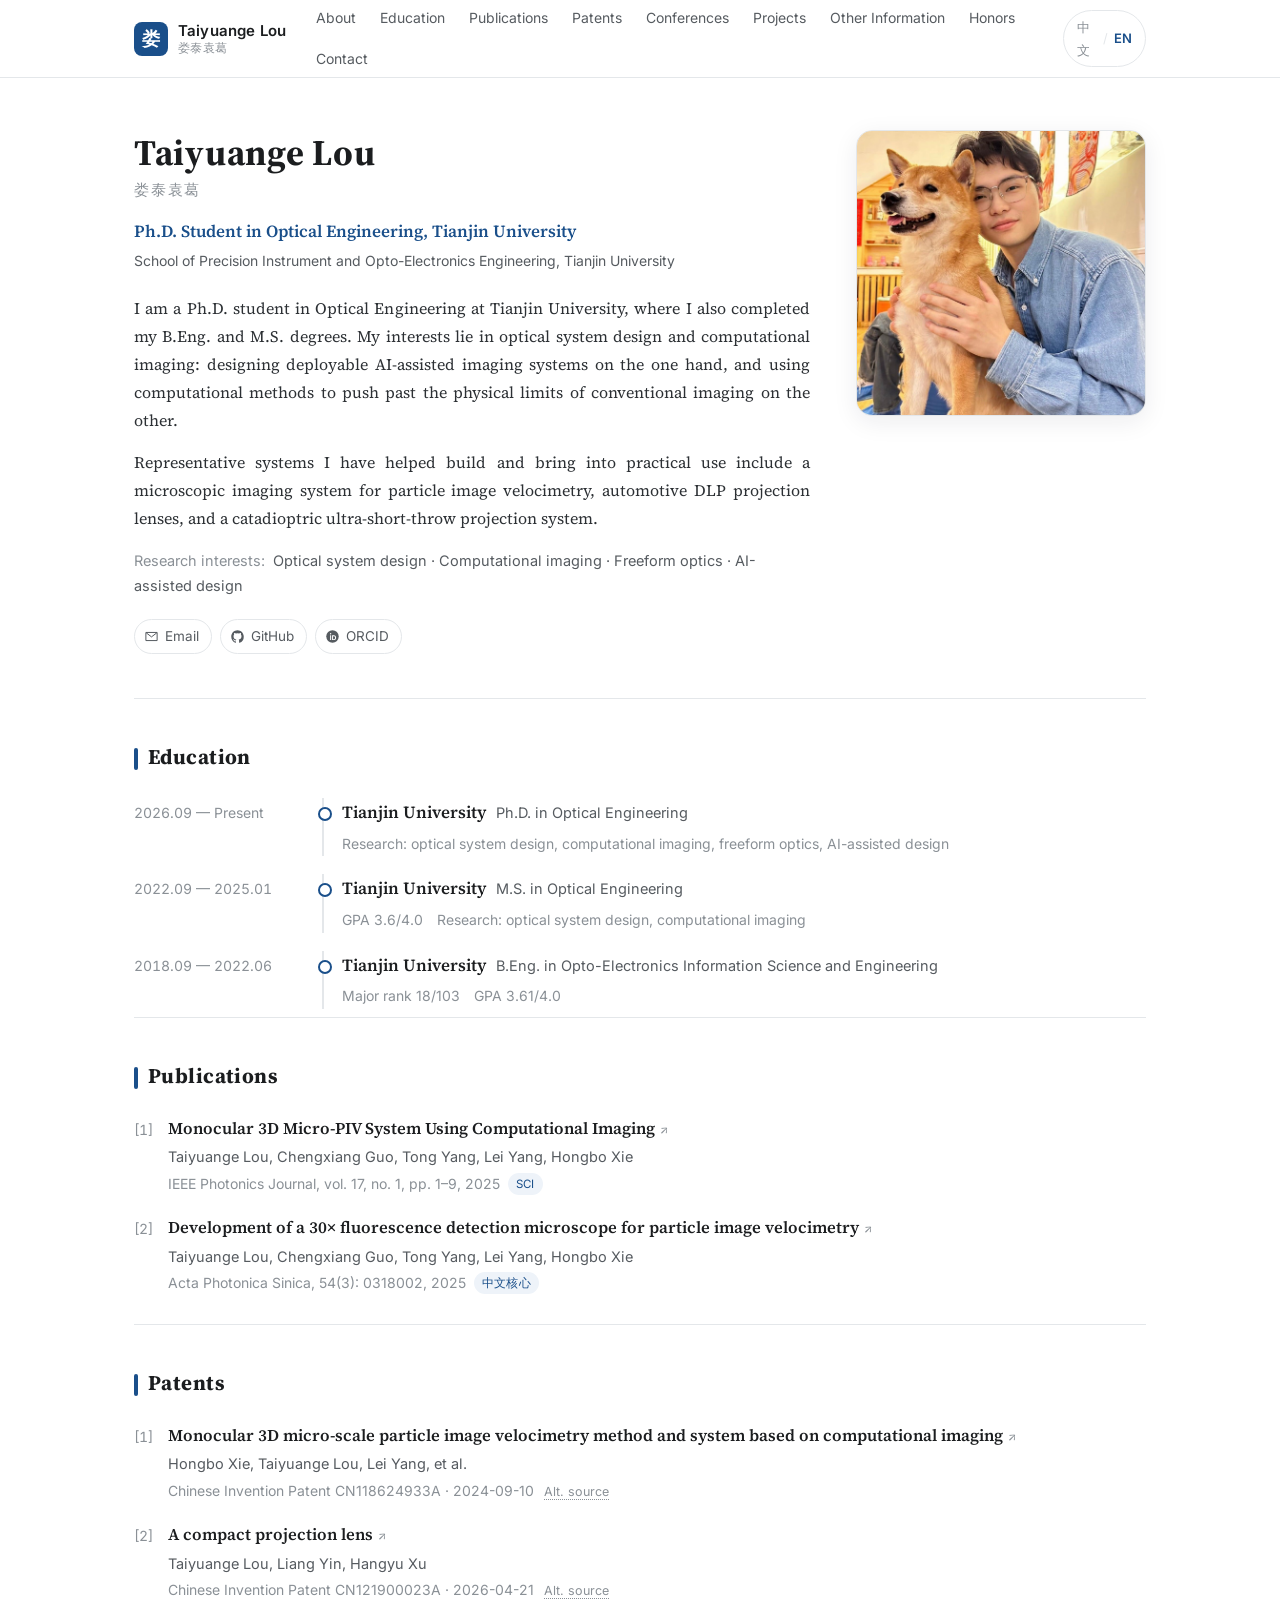
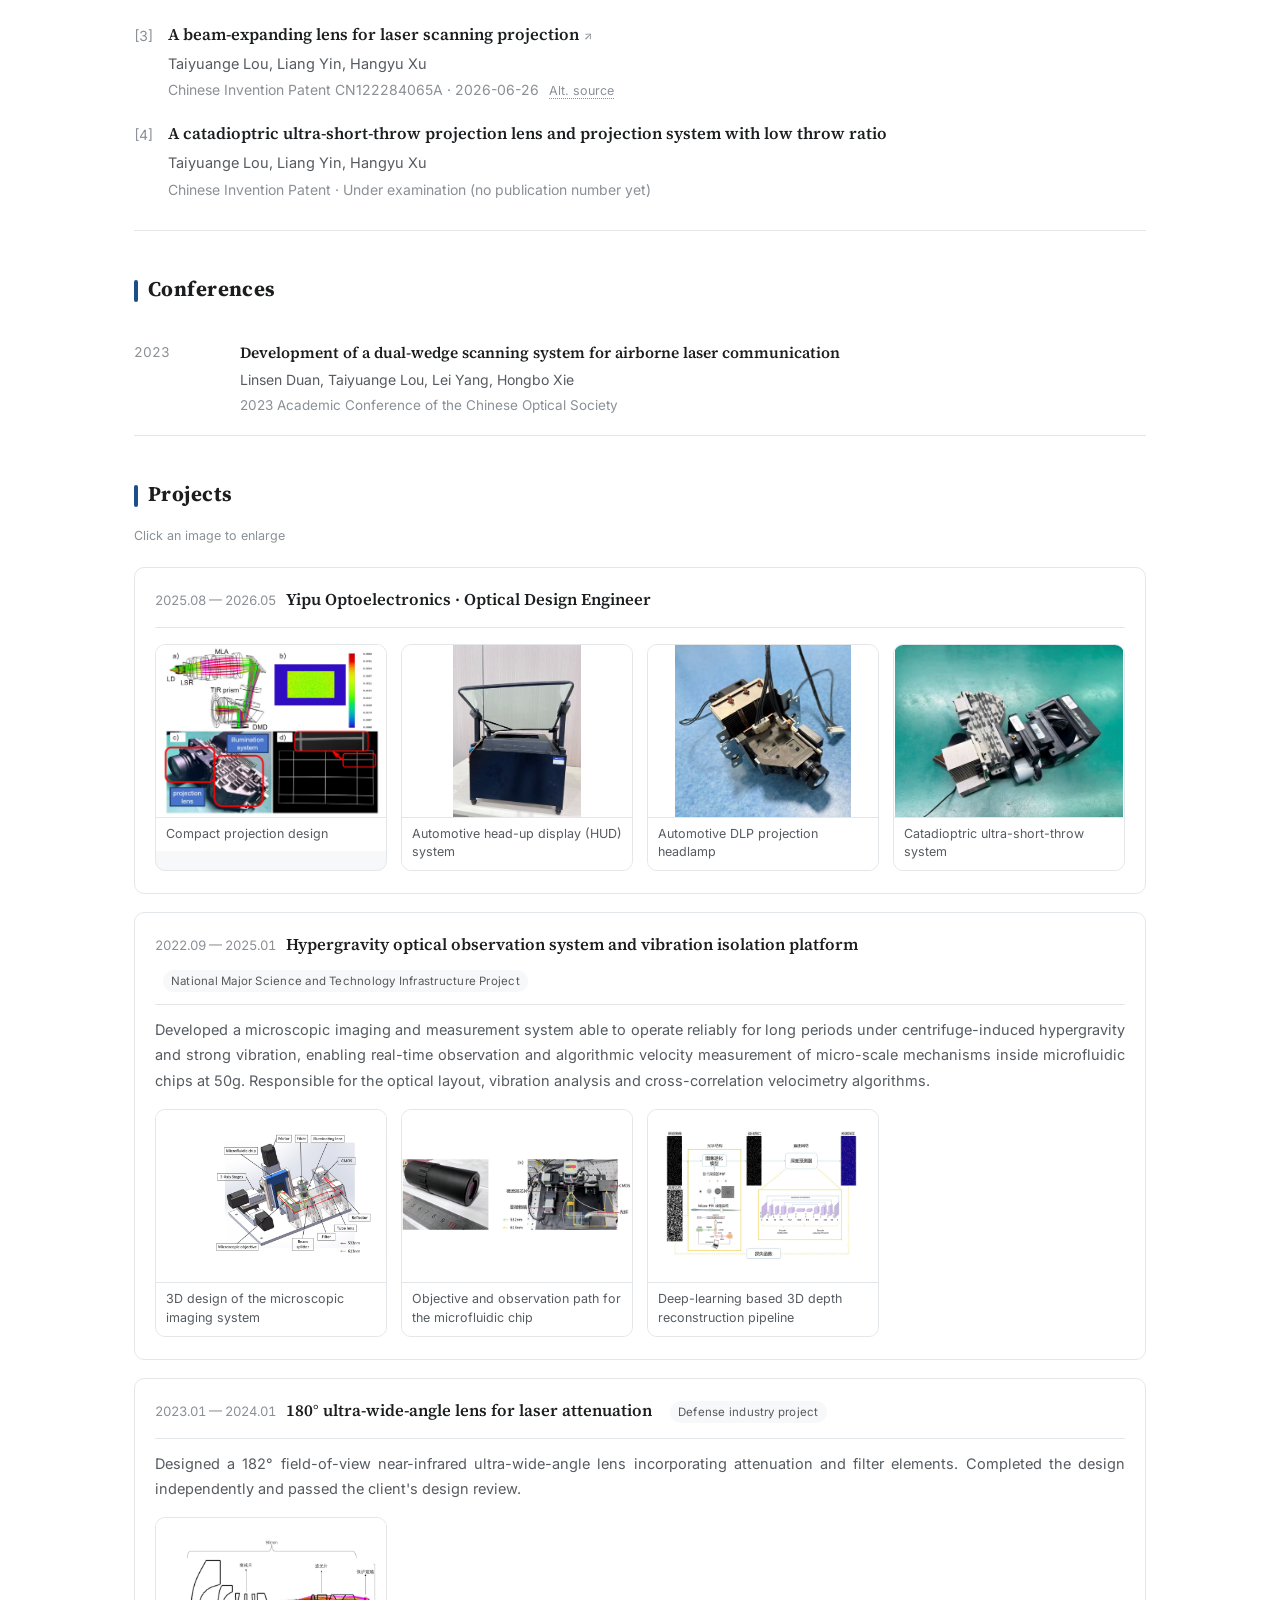
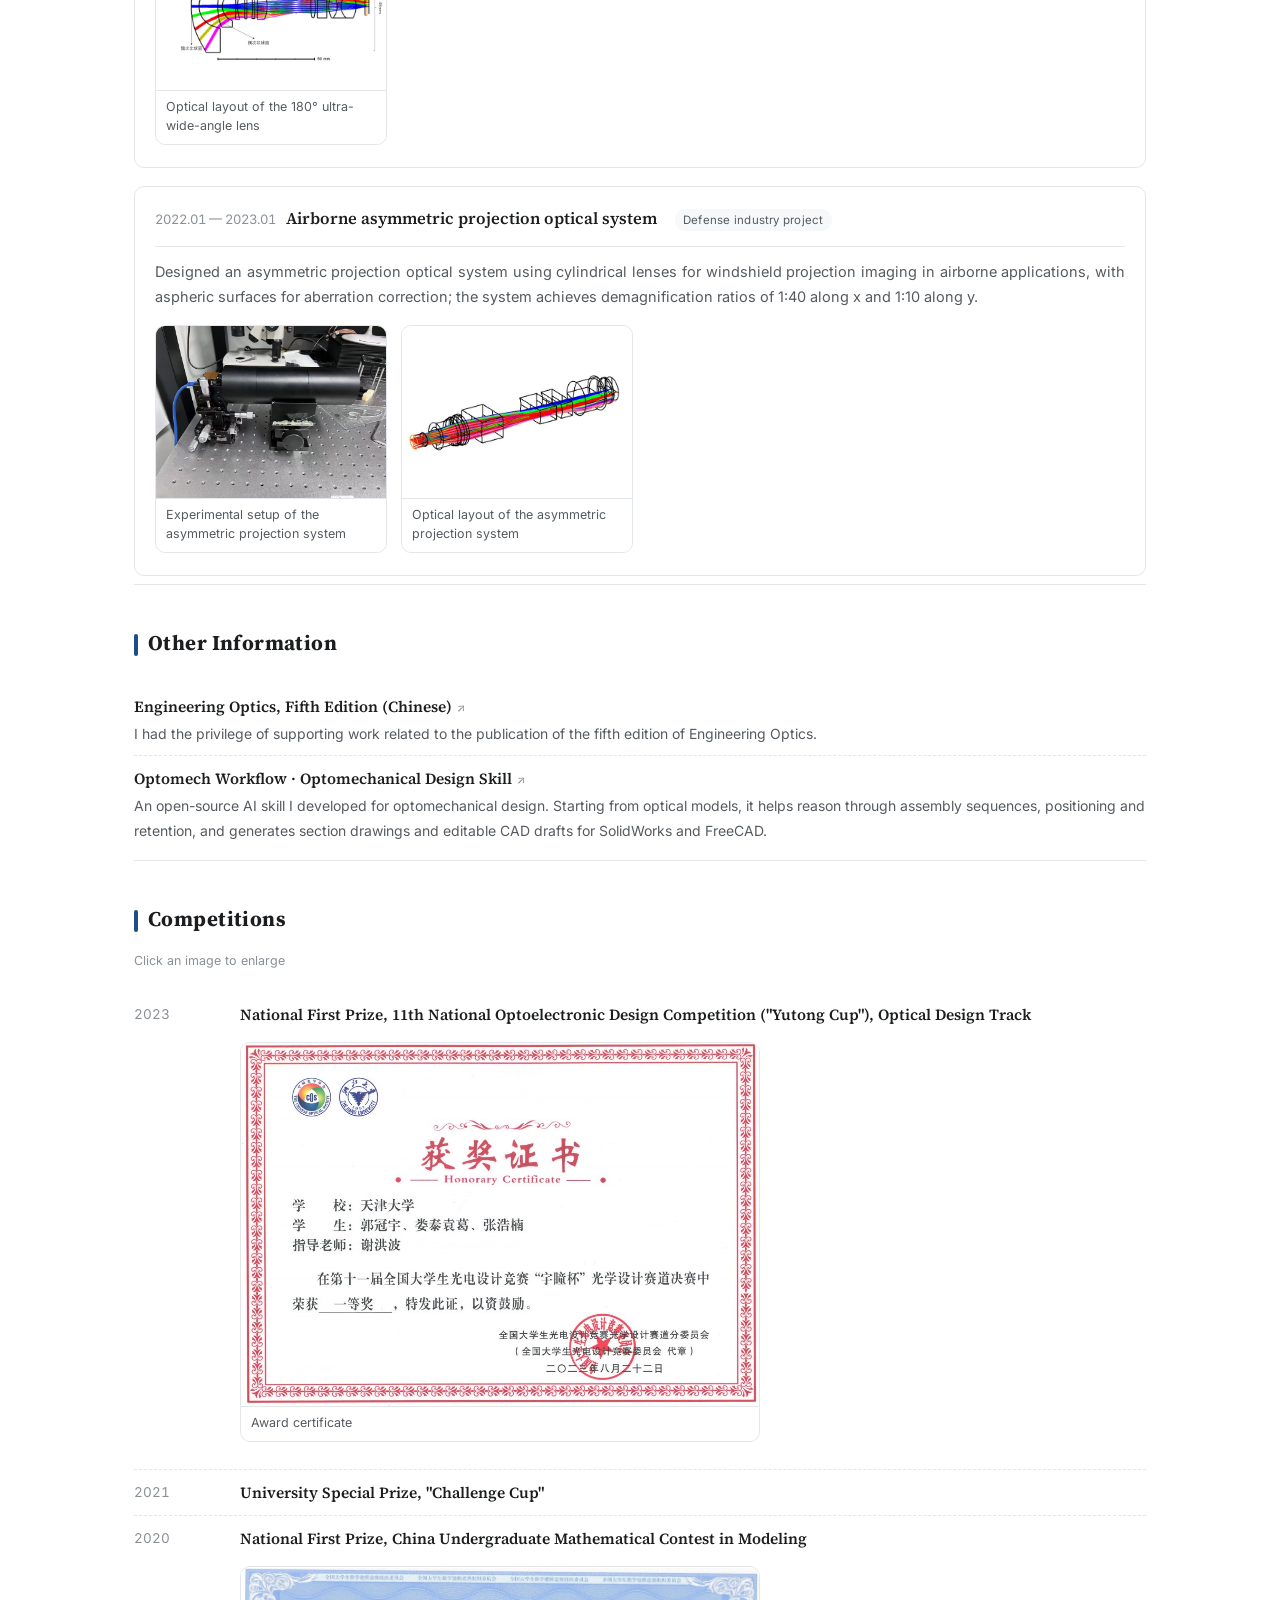
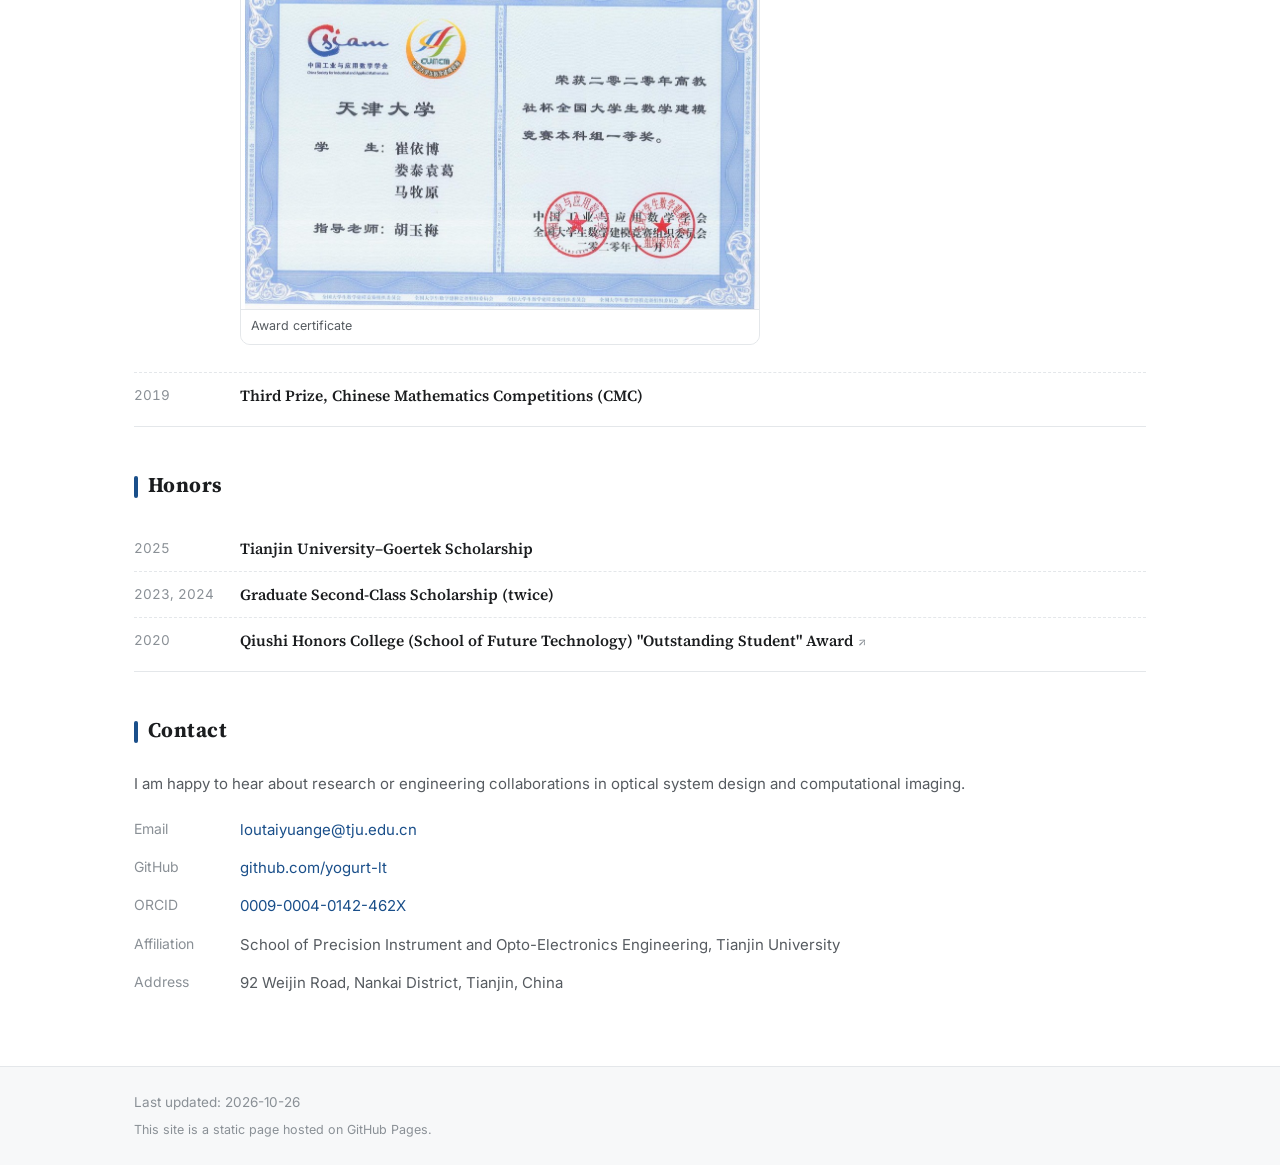
==== en.html @ 2164945a "Publish crawlable bilingual homepage and update personal information" ====
<!DOCTYPE html>
<html lang="en" data-lang="en">
<head>
<meta charset="utf-8">
<meta name="viewport" content="width=device-width, initial-scale=1">
<title>Taiyuange Lou | Tianjin University | Optical Engineering</title>
<meta name="description" content="Ph.D. Student in Optical Engineering, Tianjin University. Optical system design · Computational imaging · Freeform optics · AI-assisted design">

<!-- 站点图标（可选）：把 favicon.ico 放到根目录即可 -->
<link rel="icon" href="assets/photo.jpg">

<!-- 字体：英文用 Source Serif / 中文用思源宋体；若网络不通会自动回退到系统字体 -->
<link rel="preconnect" href="https://fonts.googleapis.com">
<link rel="preconnect" href="https://fonts.gstatic.com" crossorigin>
<link href="https://fonts.googleapis.com/css2?family=Source+Serif+4:opsz,wght@8..60,400;8..60,600;8..60,700&family=Inter:wght@400;500;600&family=Noto+Serif+SC:wght@400;600;700&display=swap" rel="stylesheet">

<link rel="stylesheet" href="styles.css">
<link rel="canonical" href="https://yogurt-lt.github.io/en.html">
<link rel="alternate" hreflang="zh-CN" href="https://yogurt-lt.github.io/">
<link rel="alternate" hreflang="en" href="https://yogurt-lt.github.io/en.html">
<link rel="alternate" hreflang="x-default" href="https://yogurt-lt.github.io/">
</head>
<body>

<!-- ============ 顶部标题栏 ============ -->
<header class="site-header">
  <div class="wrap header-inner">
    <a class="brand" href="#top">
      <span class="brand-mark">娄</span>
      <span class="brand-text">
        <span class="brand-name" data-i18n="name.full">Taiyuange Lou</span>
        <span class="brand-sub" data-i18n="name.latin">娄泰袁葛</span>
      </span>
    </a>

    <nav class="site-nav" id="siteNav" aria-label="Main navigation">
      <a href="#about"        data-i18n="nav.about">About</a>
      <a href="#education"    data-i18n="nav.education">Education</a>
      <a href="#publications" data-i18n="nav.publications">Publications</a>
      <a href="#patents"      data-i18n="nav.patents">Patents</a>
      <a href="#conferences"  data-i18n="nav.conferences">Conferences</a>
      <a href="#projects"     data-i18n="nav.projects">Projects</a>
      <a href="#contributions" data-i18n="nav.contributions">Other Information</a>
      <a href="#honors"       data-i18n="nav.honors">Honors</a>
      <a href="#contact"      data-i18n="nav.contact">Contact</a>
    </nav>

    <div class="header-tools">
      <a class="lang-toggle" id="langToggle" href="index.html" aria-label="Switch language">
        <span class="lang-opt" data-lang="zh">中文</span>
        <span class="lang-sep">/</span>
        <span class="lang-opt is-active" data-lang="en">EN</span>
      </a>
      <button class="nav-toggle" id="navToggle" type="button" aria-label="Menu" aria-expanded="false">
        <span></span><span></span><span></span>
      </button>
    </div>
  </div>
</header>

<main class="wrap" id="top">

  <!-- ============ 个人简介 ============ -->
  <section class="hero" id="about">
    <div class="hero-text">
      <h1 class="hero-name" data-i18n="name.full">Taiyuange Lou</h1>
      <p class="hero-name-en" data-i18n="name.latin">娄泰袁葛</p>
      <p class="hero-role" data-i18n="hero.role">Ph.D. Student in Optical Engineering, Tianjin University</p>
      <p class="hero-affil" data-i18n="hero.affiliation">School of Precision Instrument and Opto-Electronics Engineering, Tianjin University</p>

      <p class="hero-bio" data-i18n="hero.bio1">I am a Ph.D. student in Optical Engineering at Tianjin University, where I also completed my B.Eng. and M.S. degrees. My interests lie in optical system design and computational imaging: designing deployable AI-assisted imaging systems on the one hand, and using computational methods to push past the physical limits of conventional imaging on the other.</p>
      <p class="hero-bio" data-i18n="hero.bio2">Representative systems I have helped build and bring into practical use include a microscopic imaging system for particle image velocimetry, automotive DLP projection lenses, and a catadioptric ultra-short-throw projection system.</p>

      <p class="hero-interests">
        <span class="label" data-i18n="hero.interestsLabel">Research interests:</span>
        <span data-i18n="hero.interests">Optical system design · Computational imaging · Freeform optics · AI-assisted design</span>
      </p>

      <!-- 快捷链接：在 assets/content.js 里改 links 即可 -->
      <ul class="hero-links" id="heroLinks"><li><a class="chip" href="mailto:loutaiyuange@tju.edu.cn"><span class="chip-icon"><svg viewBox="0 0 24 24" aria-hidden="true"><path d="M3 5.5h18v13H3z" fill="none" stroke="currentColor" stroke-width="1.6"/><path d="M3.6 6.2 12 12.6l8.4-6.4" fill="none" stroke="currentColor" stroke-width="1.6"/></svg></span><span class="chip-text">Email</span></a></li><li><a class="chip" href="https://github.com/yogurt-lt/" target="_blank" rel="noopener"><span class="chip-icon"><svg viewBox="0 0 24 24" aria-hidden="true"><path fill="currentColor" d="M12 2C6.48 2 2 6.58 2 12.23c0 4.52 2.87 8.35 6.84 9.7.5.1.68-.22.68-.49v-1.7c-2.78.62-3.37-1.37-3.37-1.37-.45-1.18-1.11-1.5-1.11-1.5-.91-.63.07-.62.07-.62 1 .07 1.53 1.06 1.53 1.06.9 1.57 2.36 1.12 2.94.86.09-.67.35-1.12.63-1.38-2.22-.26-4.56-1.14-4.56-5.06 0-1.12.39-2.03 1.03-2.75-.1-.26-.45-1.3.1-2.71 0 0 .84-.28 2.75 1.05a9.4 9.4 0 0 1 5 0c1.91-1.33 2.75-1.05 2.75-1.05.55 1.41.2 2.45.1 2.71.64.72 1.03 1.63 1.03 2.75 0 3.93-2.34 4.8-4.57 5.05.36.32.68.94.68 1.9v2.82c0 .27.18.6.69.49A10.06 10.06 0 0 0 22 12.23C22 6.58 17.52 2 12 2Z"/></svg></span><span class="chip-text">GitHub</span></a></li><li><a class="chip" href="https://orcid.org/0009-0004-0142-462X" target="_blank" rel="noopener"><span class="chip-icon"><svg viewBox="0 0 24 24" aria-hidden="true"><circle cx="12" cy="12" r="10" fill="currentColor"/><path fill="#fff" d="M9 8.6a1.1 1.1 0 1 1 0-2.2 1.1 1.1 0 0 1 0 2.2Zm-.8 1.4h1.6v7.6H8.2V10Zm3.1 0h3c2.1 0 3.5 1.5 3.5 3.8s-1.4 3.8-3.5 3.8h-3V10Zm1.6 1.4v4.8h1.3c1.2 0 1.9-.9 1.9-2.4s-.7-2.4-1.9-2.4h-1.3Z"/></svg></span><span class="chip-text">ORCID</span></a></li></ul>
    </div>

    <figure class="hero-photo">
      <img src="assets/photo.jpg" alt="娄泰袁葛 Taiyuange Lou">
    </figure>
  </section>

  <!-- ============ 教育经历 ============ -->
  <section class="section" id="education">
    <h2 class="section-title" data-i18n="nav.education">Education</h2>
    <div class="timeline" id="educationList"><div class="tl-item"><div class="tl-when">2026.09 — Present</div><div class="tl-body"><div class="tl-head"><span class="tl-school">Tianjin University</span><span class="tl-degree">Ph.D. in Optical Engineering</span></div><p class="tl-details">Research: optical system design, computational imaging, freeform optics, AI-assisted design</p></div></div><div class="tl-item"><div class="tl-when">2022.09 — 2025.01</div><div class="tl-body"><div class="tl-head"><span class="tl-school">Tianjin University</span><span class="tl-degree">M.S. in Optical Engineering</span></div><p class="tl-details">GPA 3.6/4.0　Research: optical system design, computational imaging</p></div></div><div class="tl-item"><div class="tl-when">2018.09 — 2022.06</div><div class="tl-body"><div class="tl-head"><span class="tl-school">Tianjin University</span><span class="tl-degree">B.Eng. in Opto-Electronics Information Science and Engineering</span></div><p class="tl-details">Major rank 18/103　GPA 3.61/4.0</p></div></div></div>
  </section>

  <!-- ============ 发表论文 ============ -->
  <section class="section" id="publications">
    <h2 class="section-title" data-i18n="nav.publications">Publications</h2>
    <ol class="pub-list" id="publicationList"><li class="pub-item"><p class="pub-title"><a href="https://doi.org/10.1109/JPHOT.2024.3520163" target="_blank" rel="noopener">Monocular 3D Micro-PIV System Using Computational Imaging</a><span class="pub-ext">↗</span></p><p class="pub-authors">Taiyuange Lou, Chengxiang Guo, Tong Yang, Lei Yang, Hongbo Xie</p><p class="pub-venue"><span class="pub-venue-text">IEEE Photonics Journal, vol. 17, no. 1, pp. 1–9, 2025</span><span class="tag">SCI</span></p></li><li class="pub-item"><p class="pub-title"><a href="https://doi.org/10.3788/gzxb20255403.0318002" target="_blank" rel="noopener">Development of a 30× fluorescence detection microscope for particle image velocimetry</a><span class="pub-ext">↗</span></p><p class="pub-authors">Taiyuange Lou, Chengxiang Guo, Tong Yang, Lei Yang, Hongbo Xie</p><p class="pub-venue"><span class="pub-venue-text">Acta Photonica Sinica, 54(3): 0318002, 2025</span><span class="tag">中文核心</span></p></li></ol>
  </section>

  <!-- ============ 专利 ============ -->
  <section class="section" id="patents">
    <h2 class="section-title" data-i18n="nav.patents">Patents</h2>
    <ol class="pub-list" id="patentList"><li class="pub-item"><p class="pub-title"><a href="https://patents.google.com/patent/CN118624933A/zh" target="_blank" rel="noopener">Monocular 3D micro-scale particle image velocimetry method and system based on computational imaging</a><span class="pub-ext">↗</span></p><p class="pub-authors">Hongbo Xie, Taiyuange Lou, Lei Yang, et al.</p><p class="pub-venue"><span class="pub-venue-text">Chinese Invention Patent CN118624933A · 2024-09-10</span><a class="pub-alt" href="https://eureka.patsnap.com/patent/CN118624933A" target="_blank" rel="noopener">Alt. source</a></p></li><li class="pub-item"><p class="pub-title"><a href="https://patents.google.com/patent/CN121900023A/zh" target="_blank" rel="noopener">A compact projection lens</a><span class="pub-ext">↗</span></p><p class="pub-authors">Taiyuange Lou, Liang Yin, Hangyu Xu</p><p class="pub-venue"><span class="pub-venue-text">Chinese Invention Patent CN121900023A · 2026-04-21</span><a class="pub-alt" href="https://eureka.patsnap.com/patent/CN121900023A" target="_blank" rel="noopener">Alt. source</a></p></li><li class="pub-item"><p class="pub-title"><a href="https://patents.google.com/patent/CN122284065A/zh" target="_blank" rel="noopener">A beam-expanding lens for laser scanning projection</a><span class="pub-ext">↗</span></p><p class="pub-authors">Taiyuange Lou, Liang Yin, Hangyu Xu</p><p class="pub-venue"><span class="pub-venue-text">Chinese Invention Patent CN122284065A · 2026-06-26</span><a class="pub-alt" href="https://eureka.patsnap.com/patent/CN122284065A" target="_blank" rel="noopener">Alt. source</a></p></li><li class="pub-item"><p class="pub-title"><span>A catadioptric ultra-short-throw projection lens and projection system with low throw ratio</span></p><p class="pub-authors">Taiyuange Lou, Liang Yin, Hangyu Xu</p><p class="pub-venue"><span class="pub-venue-text">Chinese Invention Patent · Under examination (no publication number yet)</span></p></li></ol>
  </section>

  <!-- ============ 参与学术会议 ============ -->
  <section class="section" id="conferences">
    <h2 class="section-title" data-i18n="nav.conferences">Conferences</h2>
    <ul class="award-list" id="conferenceList"><li class="award-item"><span class="award-year">2023</span><div class="award-body"><p class="award-title">Development of a dual-wedge scanning system for airborne laser communication</p><p class="award-desc">Linsen Duan, Taiyuange Lou, Lei Yang, Hongbo Xie</p><p class="award-venue">2023 Academic Conference of the Chinese Optical Society</p></div></li></ul>
  </section>

  <!-- ============ 项目与实习 ============ -->
  <section class="section" id="projects">
    <h2 class="section-title" data-i18n="nav.projects">Projects</h2>
    <p class="section-hint" data-i18n="gallery.hint">Click an image to enlarge</p>
    <div class="card-list" id="projectList"><div class="card"><div class="card-head"><span class="card-period">2025.08 — 2026.05</span><span class="card-org">Yipu Optoelectronics · Optical Design Engineer</span></div><div class="gallery"><figure class="gallery-item"><img tabindex="0" src="assets/images/proj-dlp-optics.jpg" alt="Compact projection design" loading="lazy"><figcaption>Compact projection design</figcaption></figure><figure class="gallery-item"><img tabindex="0" src="assets/images/proj-dlp-hud.jpg" alt="Automotive head-up display (HUD) system" loading="lazy"><figcaption>Automotive head-up display (HUD) system</figcaption></figure><figure class="gallery-item"><img tabindex="0" src="assets/images/proj-dlp-headlamp.jpg" alt="Automotive DLP projection headlamp" loading="lazy"><figcaption>Automotive DLP projection headlamp</figcaption></figure><figure class="gallery-item"><img tabindex="0" src="assets/images/proj-dlp-ust.jpg" alt="Catadioptric ultra-short-throw system" loading="lazy"><figcaption>Catadioptric ultra-short-throw system</figcaption></figure></div></div><div class="card"><div class="card-head"><span class="card-period">2022.09 — 2025.01</span><span class="card-org">Hypergravity optical observation system and vibration isolation platform</span><span class="tag tag-soft">National Major Science and Technology Infrastructure Project</span></div><p class="card-desc">Developed a microscopic imaging and measurement system able to operate reliably for long periods under centrifuge-induced hypergravity and strong vibration, enabling real-time observation and algorithmic velocity measurement of micro-scale mechanisms inside microfluidic chips at 50g. Responsible for the optical layout, vibration analysis and cross-correlation velocimetry algorithms.</p><div class="gallery"><figure class="gallery-item"><img tabindex="0" src="assets/images/micro-piv-system.jpg" alt="3D design of the microscopic imaging system" loading="lazy"><figcaption>3D design of the microscopic imaging system</figcaption></figure><figure class="gallery-item"><img tabindex="0" src="assets/images/micro-piv-objective.jpg" alt="Objective and observation path for the microfluidic chip" loading="lazy"><figcaption>Objective and observation path for the microfluidic chip</figcaption></figure><figure class="gallery-item"><img tabindex="0" src="assets/images/micro-piv-network.jpg" alt="Deep-learning based 3D depth reconstruction pipeline" loading="lazy"><figcaption>Deep-learning based 3D depth reconstruction pipeline</figcaption></figure></div></div><div class="card"><div class="card-head"><span class="card-period">2023.01 — 2024.01</span><span class="card-org">180° ultra-wide-angle lens for laser attenuation</span><span class="tag tag-soft">Defense industry project</span></div><p class="card-desc">Designed a 182° field-of-view near-infrared ultra-wide-angle lens incorporating attenuation and filter elements. Completed the design independently and passed the client's design review.</p><div class="gallery"><figure class="gallery-item"><img tabindex="0" src="assets/images/wideangle-lens.jpg" alt="Optical layout of the 180° ultra-wide-angle lens" loading="lazy"><figcaption>Optical layout of the 180° ultra-wide-angle lens</figcaption></figure></div></div><div class="card"><div class="card-head"><span class="card-period">2022.01 — 2023.01</span><span class="card-org">Airborne asymmetric projection optical system</span><span class="tag tag-soft">Defense industry project</span></div><p class="card-desc">Designed an asymmetric projection optical system using cylindrical lenses for windshield projection imaging in airborne applications, with aspheric surfaces for aberration correction; the system achieves demagnification ratios of 1:40 along x and 1:10 along y.</p><div class="gallery"><figure class="gallery-item"><img tabindex="0" src="assets/images/asym-projection.jpg" alt="Experimental setup of the asymmetric projection system" loading="lazy"><figcaption>Experimental setup of the asymmetric projection system</figcaption></figure><figure class="gallery-item"><img tabindex="0" src="assets/images/asym-lens.png" alt="Optical layout of the asymmetric projection system" loading="lazy"><figcaption>Optical layout of the asymmetric projection system</figcaption></figure></div></div></div>
  </section>

  <section class="section" id="contributions">
    <h2 class="section-title" data-i18n="nav.contributions">Other Information</h2>
    <ul class="award-list" id="contributionList"><li class="award-item"><span class="award-year"></span><div class="award-body"><p class="award-title"><a href="http://cs.cmpedu.com/books/book/5611469.htm" target="_blank" rel="noopener">Engineering Optics, Fifth Edition (Chinese)</a><span class="pub-ext">↗</span></p><p class="award-desc">I had the privilege of supporting work related to the publication of the fifth edition of Engineering Optics.</p></div></li><li class="award-item"><span class="award-year"></span><div class="award-body"><p class="award-title"><a href="https://yogurt-lt.github.io/optomech-workflow/" target="_blank" rel="noopener">Optomech Workflow · Optomechanical Design Skill</a><span class="pub-ext">↗</span></p><p class="award-desc">An open-source AI skill I developed for optomechanical design. Starting from optical models, it helps reason through assembly sequences, positioning and retention, and generates section drawings and editable CAD drafts for SolidWorks and FreeCAD.</p></div></li></ul>
  </section>

  <!-- ============ 竞赛获奖 ============ -->
  <section class="section" id="competitions">
    <h2 class="section-title" data-i18n="nav.competitions">Competitions</h2>
    <p class="section-hint" data-i18n="gallery.hint">Click an image to enlarge</p>
    <ul class="award-list" id="competitionList"><li class="award-item"><span class="award-year">2023</span><div class="award-body"><p class="award-title"><span>National First Prize, 11th National Optoelectronic Design Competition (&quot;Yutong Cup&quot;), Optical Design Track</span></p><div class="gallery award-cert"><figure class="gallery-item"><img tabindex="0" src="assets/images/award-optics-2023.jpg" alt="Award certificate" loading="lazy"><figcaption>Award certificate</figcaption></figure></div></div></li><li class="award-item"><span class="award-year">2021</span><div class="award-body"><p class="award-title"><span>University Special Prize, &quot;Challenge Cup&quot;</span></p></div></li><li class="award-item"><span class="award-year">2020</span><div class="award-body"><p class="award-title"><span>National First Prize, China Undergraduate Mathematical Contest in Modeling</span></p><div class="gallery award-cert"><figure class="gallery-item"><img tabindex="0" src="assets/images/award-modeling-2020.jpg" alt="Award certificate" loading="lazy"><figcaption>Award certificate</figcaption></figure></div></div></li><li class="award-item"><span class="award-year">2019</span><div class="award-body"><p class="award-title"><span>Third Prize, Chinese Mathematics Competitions (CMC)</span></p></div></li></ul>
  </section>

  <!-- ============ 荣誉奖励 ============ -->
  <section class="section" id="honors">
    <h2 class="section-title" data-i18n="nav.honors">Honors</h2>
    <ul class="award-list" id="honorList"><li class="award-item"><span class="award-year">2025</span><div class="award-body"><p class="award-title"><span>Tianjin University–Goertek Scholarship</span></p></div></li><li class="award-item"><span class="award-year">2023, 2024</span><div class="award-body"><p class="award-title"><span>Graduate Second-Class Scholarship (twice)</span></p></div></li><li class="award-item"><span class="award-year">2020</span><div class="award-body"><p class="award-title"><a href="https://qiushi.tju.edu.cn/info/1130/1951.htm" target="_blank" rel="noopener">Qiushi Honors College (School of Future Technology) &quot;Outstanding Student&quot; Award</a><span class="pub-ext">↗</span></p></div></li></ul>
  </section>

  <!-- ============ 联系方式 ============ -->
  <section class="section" id="contact">
    <h2 class="section-title" data-i18n="nav.contact">Contact</h2>
    <p class="contact-note" data-i18n="contact.note">I am happy to hear about research or engineering collaborations in optical system design and computational imaging.</p>
    <ul class="contact-list" id="contactList"><li class="contact-item"><span class="contact-label">Email</span><a href="mailto:loutaiyuange@tju.edu.cn">loutaiyuange@tju.edu.cn</a></li><li class="contact-item"><span class="contact-label">GitHub</span><a href="https://github.com/yogurt-lt/" target="_blank" rel="noopener">github.com/yogurt-lt</a></li><li class="contact-item"><span class="contact-label">ORCID</span><a href="https://orcid.org/0009-0004-0142-462X" target="_blank" rel="noopener">0009-0004-0142-462X</a></li><li class="contact-item"><span class="contact-label">Affiliation</span><span class="contact-value">School of Precision Instrument and Opto-Electronics Engineering, Tianjin University</span></li><li class="contact-item"><span class="contact-label">Address</span><span class="contact-value">92 Weijin Road, Nankai District, Tianjin, China</span></li></ul>
  </section>

</main>

<footer class="site-footer">
  <div class="wrap">
    <p><span data-i18n="footer.updated">Last updated: </span> <span id="lastUpdated">2026-10-26</span></p>
    <p class="footer-small" data-i18n="footer.built">This site is a static page hosted on GitHub Pages.</p>
  </div>
</footer>

<script src="assets/content.js"></script>
<script src="assets/main.js"></script>
</body>
</html>
---- styles.css ----
/* =========================================================================
   styles.css — 全站样式
   想换配色只需要改文件最上面的 :root 里的几个颜色变量。
   ========================================================================= */

:root {
  --bg:            #ffffff;
  --bg-soft:       #f7f8f9;
  --text:          #1b1d1f;
  --text-soft:     #565b60;
  --text-faint:    #8a9096;
  --line:          #e4e7ea;
  --accent:        #1a4f8a;
  --accent-soft:   #eef3f9;
  --radius:        10px;
  --wrap:          1060px;
  --font-serif:    "Source Serif 4", "Noto Serif SC", Georgia, "Songti SC", "SimSun", serif;
  --font-sans:     Inter, -apple-system, BlinkMacSystemFont, "Segoe UI", "Microsoft YaHei", "PingFang SC", sans-serif;
}

/* 英文模式下正文字体换成无衬线，读起来更接近国际学术主页 */
html[data-lang="en"] {
  --font-serif: "Source Serif 4", Georgia, serif;
  --font-sans: Inter, -apple-system, BlinkMacSystemFont, "Segoe UI", sans-serif;
}

* { box-sizing: border-box; }

html { scroll-behavior: smooth; scroll-padding-top: 84px; }

body {
  margin: 0;
  background: var(--bg);
  color: var(--text);
  font-family: var(--font-sans);
  font-size: 16px;
  line-height: 1.75;
  -webkit-font-smoothing: antialiased;
  text-rendering: optimizeLegibility;
}

a { color: var(--accent); text-decoration: none; }
a:hover { text-decoration: underline; }

p { margin: 0 0 0.9em; }
ol, ul { margin: 0; padding: 0; }

.wrap {
  max-width: var(--wrap);
  margin: 0 auto;
  padding: 0 24px;
}

/* ============================ 顶部导航 ============================ */
.site-header {
  position: sticky;
  top: 0;
  z-index: 50;
  background: rgba(255, 255, 255, 0.92);
  backdrop-filter: saturate(180%) blur(10px);
  border-bottom: 1px solid var(--line);
}

.header-inner {
  display: flex;
  align-items: center;
  gap: 20px;
  min-height: 64px;
}

.brand {
  display: flex;
  align-items: center;
  gap: 10px;
  color: var(--text);
  flex-shrink: 0;
}
.brand:hover { text-decoration: none; }

.brand-mark {
  display: grid;
  place-items: center;
  width: 34px;
  height: 34px;
  border-radius: 8px;
  background: var(--accent);
  color: #fff;
  font-family: var(--font-serif);
  font-size: 18px;
  font-weight: 600;
  line-height: 1;
}

.brand-text { display: flex; flex-direction: column; line-height: 1.25; }
.brand-name { font-size: 15px; font-weight: 600; letter-spacing: 0.01em; }
.brand-sub  { font-size: 11.5px; color: var(--text-faint); letter-spacing: 0.04em; }

.site-nav {
  display: flex;
  gap: 4px;
  margin-left: auto;
  flex-wrap: wrap;
}
.site-nav a {
  padding: 6px 10px;
  border-radius: 6px;
  font-size: 14px;
  color: var(--text-soft);
  white-space: nowrap;
}
.site-nav a:hover {
  color: var(--accent);
  background: var(--accent-soft);
  text-decoration: none;
}

.header-tools { display: flex; align-items: center; gap: 8px; }

.lang-toggle {
  display: inline-flex;
  align-items: center;
  gap: 4px;
  padding: 5px 11px;
  border: 1px solid var(--line);
  border-radius: 999px;
  background: #fff;
  font-family: inherit;
  font-size: 13px;
  color: var(--text-faint);
  cursor: pointer;
  transition: border-color 0.15s ease;
}
.lang-toggle:hover { border-color: var(--accent); }
.lang-opt { padding: 0 2px; }
.lang-opt.is-active { color: var(--accent); font-weight: 600; }
.lang-sep { color: var(--line); }

.nav-toggle {
  display: none;
  flex-direction: column;
  justify-content: center;
  gap: 4px;
  width: 34px;
  height: 34px;
  padding: 0 7px;
  border: 1px solid var(--line);
  border-radius: 8px;
  background: #fff;
  cursor: pointer;
}
.nav-toggle span { display: block; height: 1.5px; background: var(--text-soft); border-radius: 2px; }

/* ============================ 个人简介 ============================ */
.hero {
  display: grid;
  grid-template-columns: minmax(0, 1fr) 290px;
  gap: 46px;
  align-items: start;
  padding: 52px 0 44px;
  border-bottom: 1px solid var(--line);
}

.hero-name {
  margin: 0;
  font-family: var(--font-serif);
  font-size: 36px;
  font-weight: 700;
  letter-spacing: 0.02em;
  line-height: 1.25;
}

.hero-name-en {
  margin: 2px 0 14px;
  font-size: 15px;
  letter-spacing: 0.12em;
  text-transform: uppercase;
  color: var(--text-faint);
}

.hero-role {
  margin: 0 0 2px;
  font-family: var(--font-serif);
  font-size: 17px;
  font-weight: 600;
  color: var(--accent);
}

.hero-affil {
  margin: 0 0 20px;
  font-size: 14px;
  color: var(--text-soft);
}

.hero-bio {
  font-family: var(--font-serif);
  font-size: 16px;
  color: #2c3034;
  text-align: justify;
}

.hero-interests {
  font-size: 14.5px;
  color: var(--text-soft);
  margin-top: 16px;
}
.label { color: var(--text-faint); margin-right: 4px; }

.hero-links {
  display: flex;
  flex-wrap: wrap;
  gap: 8px;
  list-style: none;
  margin-top: 20px;
}

.chip {
  display: inline-flex;
  align-items: center;
  gap: 6px;
  padding: 5px 12px 5px 9px;
  border: 1px solid var(--line);
  border-radius: 999px;
  font-size: 13.5px;
  color: var(--text-soft);
  background: #fff;
  transition: all 0.15s ease;
}
.chip:hover {
  border-color: var(--accent);
  color: var(--accent);
  background: var(--accent-soft);
  text-decoration: none;
}
.chip-icon { display: inline-flex; width: 15px; height: 15px; }
.chip-icon svg { width: 100%; height: 100%; }

.hero-photo { margin: 0; }
.hero-photo img {
  display: block;
  width: 100%;
  height: auto;               /* 按原始比例完整显示，不做任何裁切 */
  border-radius: 16px;        /* 圆角矩形，不裁成圆形 */
  border: 1px solid var(--line);
  background: #fff;
  box-shadow: 0 6px 24px rgba(20, 30, 45, 0.08);
}

/* ============================ 通用区块 ============================ */
.section {
  padding: 40px 0 8px;
  border-bottom: 1px solid var(--line);
}
.section:last-of-type { border-bottom: none; }

.section-title {
  margin: 0 0 22px;
  font-family: var(--font-serif);
  font-size: 21px;
  font-weight: 700;
  letter-spacing: 0.02em;
  position: relative;
  padding-left: 14px;
}
.section-title::before {
  content: "";
  position: absolute;
  left: 0;
  top: 0.42em;
  width: 4px;
  height: 1.05em;
  border-radius: 2px;
  background: var(--accent);
}

/* ============================ 教育经历 ============================ */
.timeline { display: flex; flex-direction: column; gap: 18px; }
.tl-item {
  display: grid;
  grid-template-columns: 168px minmax(0, 1fr);
  gap: 20px;
}
.tl-when {
  font-size: 14px;
  color: var(--text-faint);
  font-variant-numeric: tabular-nums;
  padding-top: 3px;
}
.tl-body { border-left: 2px solid var(--line); padding-left: 18px; position: relative; }
.tl-body::before {
  content: "";
  position: absolute;
  left: -6px;
  top: 9px;
  width: 10px;
  height: 10px;
  border-radius: 50%;
  background: #fff;
  border: 2px solid var(--accent);
}
.tl-head { display: flex; flex-wrap: wrap; align-items: baseline; gap: 10px; }
.tl-school { font-family: var(--font-serif); font-size: 17px; font-weight: 600; }
.tl-degree { font-size: 14.5px; color: var(--text-soft); }
.tl-details { margin: 4px 0 0; font-size: 14px; color: var(--text-faint); }

/* ============================ 论文 / 专利 ============================ */
.pub-list { list-style: none; counter-reset: pub; }
.pub-item {
  counter-increment: pub;
  position: relative;
  padding: 0 0 20px 34px;
}
.pub-item::before {
  content: "[" counter(pub) "]";
  position: absolute;
  left: 0;
  top: 1px;
  font-size: 14px;
  color: var(--text-faint);
  font-variant-numeric: tabular-nums;
}
.pub-title {
  margin: 0 0 3px;
  font-family: var(--font-serif);
  font-size: 16.5px;
  font-weight: 600;
  line-height: 1.5;
}
.pub-title a { color: var(--text); border-bottom: 1px solid transparent; }
.pub-title a:hover { color: var(--accent); text-decoration: none; border-bottom-color: var(--accent); }
.pub-ext { font-size: 12px; color: var(--text-faint); margin-left: 5px; }
.pub-authors { margin: 0 0 2px; font-size: 14.5px; color: var(--text-soft); }
.pub-authors strong, .pub-authors b { color: var(--accent); font-weight: 600; }
.pub-venue { margin: 0; font-size: 14px; color: var(--text-faint); }

.tag {
  display: inline-block;
  margin-left: 8px;
  padding: 1px 8px;
  border-radius: 999px;
  background: var(--accent-soft);
  color: var(--accent);
  font-size: 11.5px;
  font-family: var(--font-sans);
  letter-spacing: 0.02em;
  vertical-align: 1px;
}
.tag-soft { background: var(--bg-soft); color: var(--text-soft); }

.pub-alt {
  margin-left: 10px;
  font-size: 12.5px;
  color: var(--text-faint);
  border-bottom: 1px dotted var(--text-faint);
}
.pub-alt:hover { color: var(--accent); border-bottom-color: var(--accent); text-decoration: none; }

/* ============================ 项目与实习 ============================ */
.card-list { display: flex; flex-direction: column; gap: 18px; }
.card {
  border: 1px solid var(--line);
  border-radius: var(--radius);
  padding: 18px 20px 8px;
  background: #fff;
  transition: border-color 0.15s ease;
}
.card:hover { border-color: #cfd6dd; }
.card-head {
  display: flex;
  flex-wrap: wrap;
  align-items: baseline;
  gap: 10px;
  padding-bottom: 12px;
  margin-bottom: 12px;
  border-bottom: 1px solid var(--line);
}
.card-period {
  font-size: 13px;
  color: var(--text-faint);
  font-variant-numeric: tabular-nums;
}
.card-org { font-family: var(--font-serif); font-size: 16.5px; font-weight: 600; }
.card-entry { margin-bottom: 12px; }
.card-name {
  margin: 0 0 3px;
  font-size: 15.5px;
  font-weight: 600;
  font-family: var(--font-serif);
}
.card-desc { margin: 0; font-size: 14.5px; color: var(--text-soft); text-align: justify; }

/* ============================ 竞赛 / 荣誉 ============================ */
.award-list { list-style: none; }
.award-item {
  display: grid;
  grid-template-columns: 92px minmax(0, 1fr);
  gap: 14px;
  padding: 9px 0;
  border-bottom: 1px dashed var(--line);
}
.award-item:last-child { border-bottom: none; }
.award-year {
  font-size: 13.5px;
  color: var(--text-faint);
  font-variant-numeric: tabular-nums;
  padding-top: 2px;
}
.award-title { margin: 0; font-size: 15.5px; font-weight: 600; font-family: var(--font-serif); }
.award-title a { color: var(--text); border-bottom: 1px solid transparent; }
.award-title a:hover { color: var(--accent); border-bottom-color: var(--accent); text-decoration: none; }
.award-desc { margin: 2px 0 0; font-size: 14px; color: var(--text-soft); }
.award-venue { margin: 2px 0 0; font-size: 13.5px; color: var(--text-faint); }

.section-hint {
  margin: -10px 0 20px;
  font-size: 12.5px;
  color: var(--text-faint);
}

/* ============================ 图片墙 ============================ */
.gallery {
  display: grid;
  grid-template-columns: repeat(auto-fill, minmax(210px, 1fr));
  gap: 14px;
  margin: 16px 0 14px;
}
.gallery-item {
  margin: 0;
  border: 1px solid var(--line);
  border-radius: var(--radius);
  overflow: hidden;
  background: var(--bg-soft);
}
.gallery-item img {
  display: block;
  width: 100%;
  height: 172px;
  object-fit: contain;        /* 完整显示图片，不做任何裁切 */
  object-position: center;
  cursor: zoom-in;
  background: #fff;
}
.gallery-item figcaption {
  padding: 7px 10px 8px;
  font-size: 12.5px;
  line-height: 1.5;
  color: var(--text-soft);
  background: #fff;
  border-top: 1px solid var(--line);
}

/* 证书类图片：用两栏大图展示，保证证书上的字看得清 */
.award-cert {
  display: grid;
  grid-template-columns: repeat(auto-fit, minmax(360px, 520px));
  gap: 16px;
  margin: 14px 0 18px;
  list-style: none;
  padding: 0;
}
.award-cert .gallery-item img {
  height: auto;
  max-height: 420px;
  object-fit: contain;
  width: 100%;
}

/* ============================ 图片放大预览 ============================ */
.lightbox {
  display: none;
  position: fixed;
  inset: 0;
  z-index: 100;
  background: rgba(16, 18, 20, 0.86);
  padding: 26px;
  overflow: auto;
}
.lightbox.is-open { display: flex; align-items: center; justify-content: center; }
.lightbox-inner { max-width: 1100px; width: 100%; text-align: center; }
.lightbox-img {
  max-width: 100%;
  max-height: 80vh;
  border-radius: var(--radius);
  background: #fff;
}
.lightbox-cap { margin: 12px 0 0; color: #e8eaec; font-size: 14px; }
.lightbox-close {
  position: fixed;
  top: 18px;
  right: 22px;
  width: 38px;
  height: 38px;
  border: 1px solid rgba(255, 255, 255, 0.35);
  border-radius: 50%;
  background: rgba(0, 0, 0, 0.35);
  color: #fff;
  font-size: 20px;
  line-height: 1;
  cursor: pointer;
}
.lightbox-close:hover { background: rgba(255, 255, 255, 0.16); }

.skills-line { font-size: 14.5px; color: var(--text-soft); margin: 14px 0 0; }
.skills-line:last-child { margin-bottom: 32px; }

/* ============================ 联系方式 ============================ */
.contact-note { font-size: 15px; color: var(--text-soft); }
.contact-list { list-style: none; margin-bottom: 32px; }
.contact-item {
  display: grid;
  grid-template-columns: 92px minmax(0, 1fr);
  gap: 14px;
  padding: 6px 0;
  font-size: 15px;
}
.contact-label { color: var(--text-faint); font-size: 14px; }
.contact-value { color: var(--text-soft); }

/* These entries have no dates, so they do not need an empty year column. */
#contributionList .award-item { display: block; }
#contributionList .award-year { display: none; }
.lang-toggle { text-decoration: none; }

/* ============================ 页脚 ============================ */
.site-footer {
  border-top: 1px solid var(--line);
  background: var(--bg-soft);
  padding: 24px 0;
  margin-top: 24px;
  font-size: 13.5px;
  color: var(--text-faint);
}
.site-footer p { margin: 0; }
.footer-small { margin-top: 4px !important; font-size: 12.5px; }

/* ============================ 窄屏 ============================ */
@media (max-width: 860px) {
  .hero {
    grid-template-columns: 1fr;
    gap: 26px;
    padding-top: 34px;
  }
  .hero-photo { order: -1; width: 210px; }
  .hero-name { font-size: 30px; }

  .header-inner { flex-wrap: wrap; }
  .site-nav {
    order: 3;
    width: 100%;
    margin-left: 0;
    display: none;
    padding-bottom: 12px;
    gap: 2px;
  }
  .site-nav.is-open { display: flex; }
  .header-tools { margin-left: auto; }
  .nav-toggle { display: flex; }

  .tl-item, .award-item, .contact-item {
    grid-template-columns: 1fr;
    gap: 3px;
  }
  .gallery { grid-template-columns: repeat(auto-fill, minmax(150px, 1fr)); gap: 10px; }
  .gallery-item img { height: 140px; }
  .tl-body { border-left: none; padding-left: 0; }
  .tl-body::before { display: none; }
  .pub-item { padding-left: 26px; }
}

/* ============================ 深色模式（跟随系统） ============================ */
@media (prefers-color-scheme: dark) {
  :root {
    --bg:         #16181b;
    --bg-soft:    #1d2023;
    --text:       #e8eaec;
    --text-soft:  #b3b8bd;
    --text-faint: #83898f;
    --line:       #2c3034;
    --accent:     #7fb0e6;
    --accent-soft:#1f2933;
  }
  .site-header { background: rgba(22, 24, 27, 0.92); }
  .lang-toggle, .nav-toggle, .chip, .card { background: #1b1e21; }
  .hero-photo img { background: #1b1e21; }
  .hero-bio { color: #d6d9dc; }
  .tl-body::before { background: var(--bg); }
}

/* ============================ 打印 / 导出 PDF ============================ */
@media print {
  .site-header, .site-footer, .hero-links, .nav-toggle, .lang-toggle { display: none !important; }
  body { font-size: 11pt; }
  .section { break-inside: avoid; padding-top: 18px; }
  a { color: inherit; }
  a[href^="http"]::after { content: " (" attr(href) ")"; font-size: 9pt; color: #666; }
}
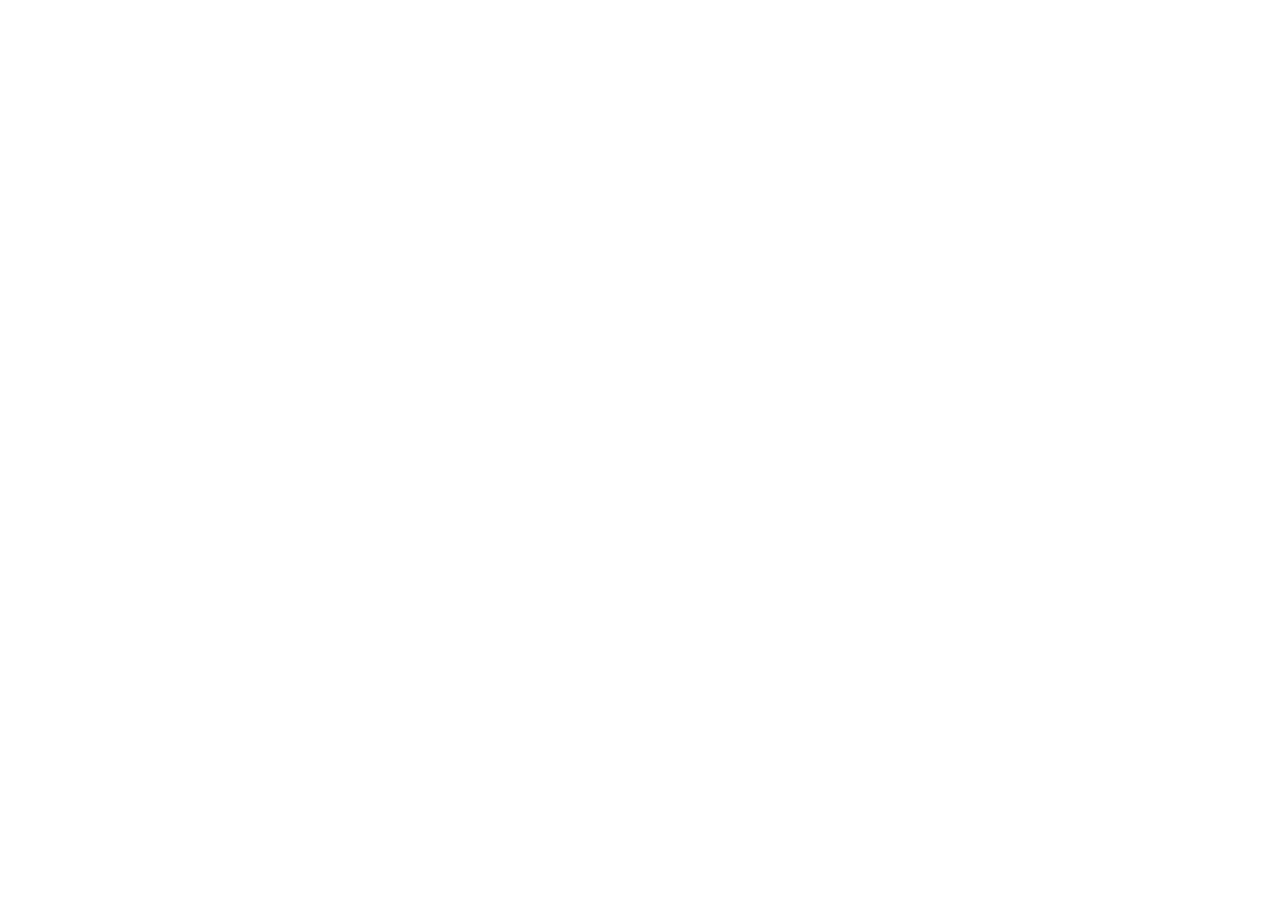
==== commit 10c8928a: "Redirect personal homepage to taiyuangelou.github.io" ====
--- a/en.html
+++ b/en.html
@@ -1,156 +1,12 @@
-<!DOCTYPE html>
-<html lang="en" data-lang="en">
+<!doctype html>
+<html lang="en">
 <head>
 <meta charset="utf-8">
 <meta name="viewport" content="width=device-width, initial-scale=1">
-<title>Taiyuange Lou | Tianjin University | Optical Engineering</title>
-<meta name="description" content="Ph.D. Student in Optical Engineering, Tianjin University. Optical system design · Computational imaging · Freeform optics · AI-assisted design">
-
-<!-- 站点图标（可选）：把 favicon.ico 放到根目录即可 -->
-<link rel="icon" href="assets/photo.jpg">
-
-<!-- 字体：英文用 Source Serif / 中文用思源宋体；若网络不通会自动回退到系统字体 -->
-<link rel="preconnect" href="https://fonts.googleapis.com">
-<link rel="preconnect" href="https://fonts.gstatic.com" crossorigin>
-<link href="https://fonts.googleapis.com/css2?family=Source+Serif+4:opsz,wght@8..60,400;8..60,600;8..60,700&family=Inter:wght@400;500;600&family=Noto+Serif+SC:wght@400;600;700&display=swap" rel="stylesheet">
-
-<link rel="stylesheet" href="styles.css">
-<link rel="canonical" href="https://yogurt-lt.github.io/en.html">
-<link rel="alternate" hreflang="zh-CN" href="https://yogurt-lt.github.io/">
-<link rel="alternate" hreflang="en" href="https://yogurt-lt.github.io/en.html">
-<link rel="alternate" hreflang="x-default" href="https://yogurt-lt.github.io/">
+<title>Taiyuange Lou | 娄泰袁葛</title>
+<link rel="canonical" href="https://taiyuangelou.github.io/en.html">
+<script>window.location.replace("https://taiyuangelou.github.io/en.html" + window.location.search + window.location.hash);</script>
+<meta http-equiv="refresh" content="0; url=https://taiyuangelou.github.io/en.html">
 </head>
-<body>
-
-<!-- ============ 顶部标题栏 ============ -->
-<header class="site-header">
-  <div class="wrap header-inner">
-    <a class="brand" href="#top">
-      <span class="brand-mark">娄</span>
-      <span class="brand-text">
-        <span class="brand-name" data-i18n="name.full">Taiyuange Lou</span>
-        <span class="brand-sub" data-i18n="name.latin">娄泰袁葛</span>
-      </span>
-    </a>
-
-    <nav class="site-nav" id="siteNav" aria-label="Main navigation">
-      <a href="#about"        data-i18n="nav.about">About</a>
-      <a href="#education"    data-i18n="nav.education">Education</a>
-      <a href="#publications" data-i18n="nav.publications">Publications</a>
-      <a href="#patents"      data-i18n="nav.patents">Patents</a>
-      <a href="#conferences"  data-i18n="nav.conferences">Conferences</a>
-      <a href="#projects"     data-i18n="nav.projects">Projects</a>
-      <a href="#contributions" data-i18n="nav.contributions">Other Information</a>
-      <a href="#honors"       data-i18n="nav.honors">Honors</a>
-      <a href="#contact"      data-i18n="nav.contact">Contact</a>
-    </nav>
-
-    <div class="header-tools">
-      <a class="lang-toggle" id="langToggle" href="index.html" aria-label="Switch language">
-        <span class="lang-opt" data-lang="zh">中文</span>
-        <span class="lang-sep">/</span>
-        <span class="lang-opt is-active" data-lang="en">EN</span>
-      </a>
-      <button class="nav-toggle" id="navToggle" type="button" aria-label="Menu" aria-expanded="false">
-        <span></span><span></span><span></span>
-      </button>
-    </div>
-  </div>
-</header>
-
-<main class="wrap" id="top">
-
-  <!-- ============ 个人简介 ============ -->
-  <section class="hero" id="about">
-    <div class="hero-text">
-      <h1 class="hero-name" data-i18n="name.full">Taiyuange Lou</h1>
-      <p class="hero-name-en" data-i18n="name.latin">娄泰袁葛</p>
-      <p class="hero-role" data-i18n="hero.role">Ph.D. Student in Optical Engineering, Tianjin University</p>
-      <p class="hero-affil" data-i18n="hero.affiliation">School of Precision Instrument and Opto-Electronics Engineering, Tianjin University</p>
-
-      <p class="hero-bio" data-i18n="hero.bio1">I am a Ph.D. student in Optical Engineering at Tianjin University, where I also completed my B.Eng. and M.S. degrees. My interests lie in optical system design and computational imaging: designing deployable AI-assisted imaging systems on the one hand, and using computational methods to push past the physical limits of conventional imaging on the other.</p>
-      <p class="hero-bio" data-i18n="hero.bio2">Representative systems I have helped build and bring into practical use include a microscopic imaging system for particle image velocimetry, automotive DLP projection lenses, and a catadioptric ultra-short-throw projection system.</p>
-
-      <p class="hero-interests">
-        <span class="label" data-i18n="hero.interestsLabel">Research interests:</span>
-        <span data-i18n="hero.interests">Optical system design · Computational imaging · Freeform optics · AI-assisted design</span>
-      </p>
-
-      <!-- 快捷链接：在 assets/content.js 里改 links 即可 -->
-      <ul class="hero-links" id="heroLinks"><li><a class="chip" href="mailto:loutaiyuange@tju.edu.cn"><span class="chip-icon"><svg viewBox="0 0 24 24" aria-hidden="true"><path d="M3 5.5h18v13H3z" fill="none" stroke="currentColor" stroke-width="1.6"/><path d="M3.6 6.2 12 12.6l8.4-6.4" fill="none" stroke="currentColor" stroke-width="1.6"/></svg></span><span class="chip-text">Email</span></a></li><li><a class="chip" href="https://github.com/yogurt-lt/" target="_blank" rel="noopener"><span class="chip-icon"><svg viewBox="0 0 24 24" aria-hidden="true"><path fill="currentColor" d="M12 2C6.48 2 2 6.58 2 12.23c0 4.52 2.87 8.35 6.84 9.7.5.1.68-.22.68-.49v-1.7c-2.78.62-3.37-1.37-3.37-1.37-.45-1.18-1.11-1.5-1.11-1.5-.91-.63.07-.62.07-.62 1 .07 1.53 1.06 1.53 1.06.9 1.57 2.36 1.12 2.94.86.09-.67.35-1.12.63-1.38-2.22-.26-4.56-1.14-4.56-5.06 0-1.12.39-2.03 1.03-2.75-.1-.26-.45-1.3.1-2.71 0 0 .84-.28 2.75 1.05a9.4 9.4 0 0 1 5 0c1.91-1.33 2.75-1.05 2.75-1.05.55 1.41.2 2.45.1 2.71.64.72 1.03 1.63 1.03 2.75 0 3.93-2.34 4.8-4.57 5.05.36.32.68.94.68 1.9v2.82c0 .27.18.6.69.49A10.06 10.06 0 0 0 22 12.23C22 6.58 17.52 2 12 2Z"/></svg></span><span class="chip-text">GitHub</span></a></li><li><a class="chip" href="https://orcid.org/0009-0004-0142-462X" target="_blank" rel="noopener"><span class="chip-icon"><svg viewBox="0 0 24 24" aria-hidden="true"><circle cx="12" cy="12" r="10" fill="currentColor"/><path fill="#fff" d="M9 8.6a1.1 1.1 0 1 1 0-2.2 1.1 1.1 0 0 1 0 2.2Zm-.8 1.4h1.6v7.6H8.2V10Zm3.1 0h3c2.1 0 3.5 1.5 3.5 3.8s-1.4 3.8-3.5 3.8h-3V10Zm1.6 1.4v4.8h1.3c1.2 0 1.9-.9 1.9-2.4s-.7-2.4-1.9-2.4h-1.3Z"/></svg></span><span class="chip-text">ORCID</span></a></li></ul>
-    </div>
-
-    <figure class="hero-photo">
-      <img src="assets/photo.jpg" alt="娄泰袁葛 Taiyuange Lou">
-    </figure>
-  </section>
-
-  <!-- ============ 教育经历 ============ -->
-  <section class="section" id="education">
-    <h2 class="section-title" data-i18n="nav.education">Education</h2>
-    <div class="timeline" id="educationList"><div class="tl-item"><div class="tl-when">2026.09 — Present</div><div class="tl-body"><div class="tl-head"><span class="tl-school">Tianjin University</span><span class="tl-degree">Ph.D. in Optical Engineering</span></div><p class="tl-details">Research: optical system design, computational imaging, freeform optics, AI-assisted design</p></div></div><div class="tl-item"><div class="tl-when">2022.09 — 2025.01</div><div class="tl-body"><div class="tl-head"><span class="tl-school">Tianjin University</span><span class="tl-degree">M.S. in Optical Engineering</span></div><p class="tl-details">GPA 3.6/4.0　Research: optical system design, computational imaging</p></div></div><div class="tl-item"><div class="tl-when">2018.09 — 2022.06</div><div class="tl-body"><div class="tl-head"><span class="tl-school">Tianjin University</span><span class="tl-degree">B.Eng. in Opto-Electronics Information Science and Engineering</span></div><p class="tl-details">Major rank 18/103　GPA 3.61/4.0</p></div></div></div>
-  </section>
-
-  <!-- ============ 发表论文 ============ -->
-  <section class="section" id="publications">
-    <h2 class="section-title" data-i18n="nav.publications">Publications</h2>
-    <ol class="pub-list" id="publicationList"><li class="pub-item"><p class="pub-title"><a href="https://doi.org/10.1109/JPHOT.2024.3520163" target="_blank" rel="noopener">Monocular 3D Micro-PIV System Using Computational Imaging</a><span class="pub-ext">↗</span></p><p class="pub-authors">Taiyuange Lou, Chengxiang Guo, Tong Yang, Lei Yang, Hongbo Xie</p><p class="pub-venue"><span class="pub-venue-text">IEEE Photonics Journal, vol. 17, no. 1, pp. 1–9, 2025</span><span class="tag">SCI</span></p></li><li class="pub-item"><p class="pub-title"><a href="https://doi.org/10.3788/gzxb20255403.0318002" target="_blank" rel="noopener">Development of a 30× fluorescence detection microscope for particle image velocimetry</a><span class="pub-ext">↗</span></p><p class="pub-authors">Taiyuange Lou, Chengxiang Guo, Tong Yang, Lei Yang, Hongbo Xie</p><p class="pub-venue"><span class="pub-venue-text">Acta Photonica Sinica, 54(3): 0318002, 2025</span><span class="tag">中文核心</span></p></li></ol>
-  </section>
-
-  <!-- ============ 专利 ============ -->
-  <section class="section" id="patents">
-    <h2 class="section-title" data-i18n="nav.patents">Patents</h2>
-    <ol class="pub-list" id="patentList"><li class="pub-item"><p class="pub-title"><a href="https://patents.google.com/patent/CN118624933A/zh" target="_blank" rel="noopener">Monocular 3D micro-scale particle image velocimetry method and system based on computational imaging</a><span class="pub-ext">↗</span></p><p class="pub-authors">Hongbo Xie, Taiyuange Lou, Lei Yang, et al.</p><p class="pub-venue"><span class="pub-venue-text">Chinese Invention Patent CN118624933A · 2024-09-10</span><a class="pub-alt" href="https://eureka.patsnap.com/patent/CN118624933A" target="_blank" rel="noopener">Alt. source</a></p></li><li class="pub-item"><p class="pub-title"><a href="https://patents.google.com/patent/CN121900023A/zh" target="_blank" rel="noopener">A compact projection lens</a><span class="pub-ext">↗</span></p><p class="pub-authors">Taiyuange Lou, Liang Yin, Hangyu Xu</p><p class="pub-venue"><span class="pub-venue-text">Chinese Invention Patent CN121900023A · 2026-04-21</span><a class="pub-alt" href="https://eureka.patsnap.com/patent/CN121900023A" target="_blank" rel="noopener">Alt. source</a></p></li><li class="pub-item"><p class="pub-title"><a href="https://patents.google.com/patent/CN122284065A/zh" target="_blank" rel="noopener">A beam-expanding lens for laser scanning projection</a><span class="pub-ext">↗</span></p><p class="pub-authors">Taiyuange Lou, Liang Yin, Hangyu Xu</p><p class="pub-venue"><span class="pub-venue-text">Chinese Invention Patent CN122284065A · 2026-06-26</span><a class="pub-alt" href="https://eureka.patsnap.com/patent/CN122284065A" target="_blank" rel="noopener">Alt. source</a></p></li><li class="pub-item"><p class="pub-title"><span>A catadioptric ultra-short-throw projection lens and projection system with low throw ratio</span></p><p class="pub-authors">Taiyuange Lou, Liang Yin, Hangyu Xu</p><p class="pub-venue"><span class="pub-venue-text">Chinese Invention Patent · Under examination (no publication number yet)</span></p></li></ol>
-  </section>
-
-  <!-- ============ 参与学术会议 ============ -->
-  <section class="section" id="conferences">
-    <h2 class="section-title" data-i18n="nav.conferences">Conferences</h2>
-    <ul class="award-list" id="conferenceList"><li class="award-item"><span class="award-year">2023</span><div class="award-body"><p class="award-title">Development of a dual-wedge scanning system for airborne laser communication</p><p class="award-desc">Linsen Duan, Taiyuange Lou, Lei Yang, Hongbo Xie</p><p class="award-venue">2023 Academic Conference of the Chinese Optical Society</p></div></li></ul>
-  </section>
-
-  <!-- ============ 项目与实习 ============ -->
-  <section class="section" id="projects">
-    <h2 class="section-title" data-i18n="nav.projects">Projects</h2>
-    <p class="section-hint" data-i18n="gallery.hint">Click an image to enlarge</p>
-    <div class="card-list" id="projectList"><div class="card"><div class="card-head"><span class="card-period">2025.08 — 2026.05</span><span class="card-org">Yipu Optoelectronics · Optical Design Engineer</span></div><div class="gallery"><figure class="gallery-item"><img tabindex="0" src="assets/images/proj-dlp-optics.jpg" alt="Compact projection design" loading="lazy"><figcaption>Compact projection design</figcaption></figure><figure class="gallery-item"><img tabindex="0" src="assets/images/proj-dlp-hud.jpg" alt="Automotive head-up display (HUD) system" loading="lazy"><figcaption>Automotive head-up display (HUD) system</figcaption></figure><figure class="gallery-item"><img tabindex="0" src="assets/images/proj-dlp-headlamp.jpg" alt="Automotive DLP projection headlamp" loading="lazy"><figcaption>Automotive DLP projection headlamp</figcaption></figure><figure class="gallery-item"><img tabindex="0" src="assets/images/proj-dlp-ust.jpg" alt="Catadioptric ultra-short-throw system" loading="lazy"><figcaption>Catadioptric ultra-short-throw system</figcaption></figure></div></div><div class="card"><div class="card-head"><span class="card-period">2022.09 — 2025.01</span><span class="card-org">Hypergravity optical observation system and vibration isolation platform</span><span class="tag tag-soft">National Major Science and Technology Infrastructure Project</span></div><p class="card-desc">Developed a microscopic imaging and measurement system able to operate reliably for long periods under centrifuge-induced hypergravity and strong vibration, enabling real-time observation and algorithmic velocity measurement of micro-scale mechanisms inside microfluidic chips at 50g. Responsible for the optical layout, vibration analysis and cross-correlation velocimetry algorithms.</p><div class="gallery"><figure class="gallery-item"><img tabindex="0" src="assets/images/micro-piv-system.jpg" alt="3D design of the microscopic imaging system" loading="lazy"><figcaption>3D design of the microscopic imaging system</figcaption></figure><figure class="gallery-item"><img tabindex="0" src="assets/images/micro-piv-objective.jpg" alt="Objective and observation path for the microfluidic chip" loading="lazy"><figcaption>Objective and observation path for the microfluidic chip</figcaption></figure><figure class="gallery-item"><img tabindex="0" src="assets/images/micro-piv-network.jpg" alt="Deep-learning based 3D depth reconstruction pipeline" loading="lazy"><figcaption>Deep-learning based 3D depth reconstruction pipeline</figcaption></figure></div></div><div class="card"><div class="card-head"><span class="card-period">2023.01 — 2024.01</span><span class="card-org">180° ultra-wide-angle lens for laser attenuation</span><span class="tag tag-soft">Defense industry project</span></div><p class="card-desc">Designed a 182° field-of-view near-infrared ultra-wide-angle lens incorporating attenuation and filter elements. Completed the design independently and passed the client's design review.</p><div class="gallery"><figure class="gallery-item"><img tabindex="0" src="assets/images/wideangle-lens.jpg" alt="Optical layout of the 180° ultra-wide-angle lens" loading="lazy"><figcaption>Optical layout of the 180° ultra-wide-angle lens</figcaption></figure></div></div><div class="card"><div class="card-head"><span class="card-period">2022.01 — 2023.01</span><span class="card-org">Airborne asymmetric projection optical system</span><span class="tag tag-soft">Defense industry project</span></div><p class="card-desc">Designed an asymmetric projection optical system using cylindrical lenses for windshield projection imaging in airborne applications, with aspheric surfaces for aberration correction; the system achieves demagnification ratios of 1:40 along x and 1:10 along y.</p><div class="gallery"><figure class="gallery-item"><img tabindex="0" src="assets/images/asym-projection.jpg" alt="Experimental setup of the asymmetric projection system" loading="lazy"><figcaption>Experimental setup of the asymmetric projection system</figcaption></figure><figure class="gallery-item"><img tabindex="0" src="assets/images/asym-lens.png" alt="Optical layout of the asymmetric projection system" loading="lazy"><figcaption>Optical layout of the asymmetric projection system</figcaption></figure></div></div></div>
-  </section>
-
-  <section class="section" id="contributions">
-    <h2 class="section-title" data-i18n="nav.contributions">Other Information</h2>
-    <ul class="award-list" id="contributionList"><li class="award-item"><span class="award-year"></span><div class="award-body"><p class="award-title"><a href="http://cs.cmpedu.com/books/book/5611469.htm" target="_blank" rel="noopener">Engineering Optics, Fifth Edition (Chinese)</a><span class="pub-ext">↗</span></p><p class="award-desc">I had the privilege of supporting work related to the publication of the fifth edition of Engineering Optics.</p></div></li><li class="award-item"><span class="award-year"></span><div class="award-body"><p class="award-title"><a href="https://yogurt-lt.github.io/optomech-workflow/" target="_blank" rel="noopener">Optomech Workflow · Optomechanical Design Skill</a><span class="pub-ext">↗</span></p><p class="award-desc">An open-source AI skill I developed for optomechanical design. Starting from optical models, it helps reason through assembly sequences, positioning and retention, and generates section drawings and editable CAD drafts for SolidWorks and FreeCAD.</p></div></li></ul>
-  </section>
-
-  <!-- ============ 竞赛获奖 ============ -->
-  <section class="section" id="competitions">
-    <h2 class="section-title" data-i18n="nav.competitions">Competitions</h2>
-    <p class="section-hint" data-i18n="gallery.hint">Click an image to enlarge</p>
-    <ul class="award-list" id="competitionList"><li class="award-item"><span class="award-year">2023</span><div class="award-body"><p class="award-title"><span>National First Prize, 11th National Optoelectronic Design Competition (&quot;Yutong Cup&quot;), Optical Design Track</span></p><div class="gallery award-cert"><figure class="gallery-item"><img tabindex="0" src="assets/images/award-optics-2023.jpg" alt="Award certificate" loading="lazy"><figcaption>Award certificate</figcaption></figure></div></div></li><li class="award-item"><span class="award-year">2021</span><div class="award-body"><p class="award-title"><span>University Special Prize, &quot;Challenge Cup&quot;</span></p></div></li><li class="award-item"><span class="award-year">2020</span><div class="award-body"><p class="award-title"><span>National First Prize, China Undergraduate Mathematical Contest in Modeling</span></p><div class="gallery award-cert"><figure class="gallery-item"><img tabindex="0" src="assets/images/award-modeling-2020.jpg" alt="Award certificate" loading="lazy"><figcaption>Award certificate</figcaption></figure></div></div></li><li class="award-item"><span class="award-year">2019</span><div class="award-body"><p class="award-title"><span>Third Prize, Chinese Mathematics Competitions (CMC)</span></p></div></li></ul>
-  </section>
-
-  <!-- ============ 荣誉奖励 ============ -->
-  <section class="section" id="honors">
-    <h2 class="section-title" data-i18n="nav.honors">Honors</h2>
-    <ul class="award-list" id="honorList"><li class="award-item"><span class="award-year">2025</span><div class="award-body"><p class="award-title"><span>Tianjin University–Goertek Scholarship</span></p></div></li><li class="award-item"><span class="award-year">2023, 2024</span><div class="award-body"><p class="award-title"><span>Graduate Second-Class Scholarship (twice)</span></p></div></li><li class="award-item"><span class="award-year">2020</span><div class="award-body"><p class="award-title"><a href="https://qiushi.tju.edu.cn/info/1130/1951.htm" target="_blank" rel="noopener">Qiushi Honors College (School of Future Technology) &quot;Outstanding Student&quot; Award</a><span class="pub-ext">↗</span></p></div></li></ul>
-  </section>
-
-  <!-- ============ 联系方式 ============ -->
-  <section class="section" id="contact">
-    <h2 class="section-title" data-i18n="nav.contact">Contact</h2>
-    <p class="contact-note" data-i18n="contact.note">I am happy to hear about research or engineering collaborations in optical system design and computational imaging.</p>
-    <ul class="contact-list" id="contactList"><li class="contact-item"><span class="contact-label">Email</span><a href="mailto:loutaiyuange@tju.edu.cn">loutaiyuange@tju.edu.cn</a></li><li class="contact-item"><span class="contact-label">GitHub</span><a href="https://github.com/yogurt-lt/" target="_blank" rel="noopener">github.com/yogurt-lt</a></li><li class="contact-item"><span class="contact-label">ORCID</span><a href="https://orcid.org/0009-0004-0142-462X" target="_blank" rel="noopener">0009-0004-0142-462X</a></li><li class="contact-item"><span class="contact-label">Affiliation</span><span class="contact-value">School of Precision Instrument and Opto-Electronics Engineering, Tianjin University</span></li><li class="contact-item"><span class="contact-label">Address</span><span class="contact-value">92 Weijin Road, Nankai District, Tianjin, China</span></li></ul>
-  </section>
-
-</main>
-
-<footer class="site-footer">
-  <div class="wrap">
-    <p><span data-i18n="footer.updated">Last updated: </span> <span id="lastUpdated">2026-10-26</span></p>
-    <p class="footer-small" data-i18n="footer.built">This site is a static page hosted on GitHub Pages.</p>
-  </div>
-</footer>
-
-<script src="assets/content.js"></script>
-<script src="assets/main.js"></script>
-</body>
+<body><p>My homepage has moved to a new address. <a href="https://taiyuangelou.github.io/en.html">https://taiyuangelou.github.io/en.html</a></p></body>
 </html>
